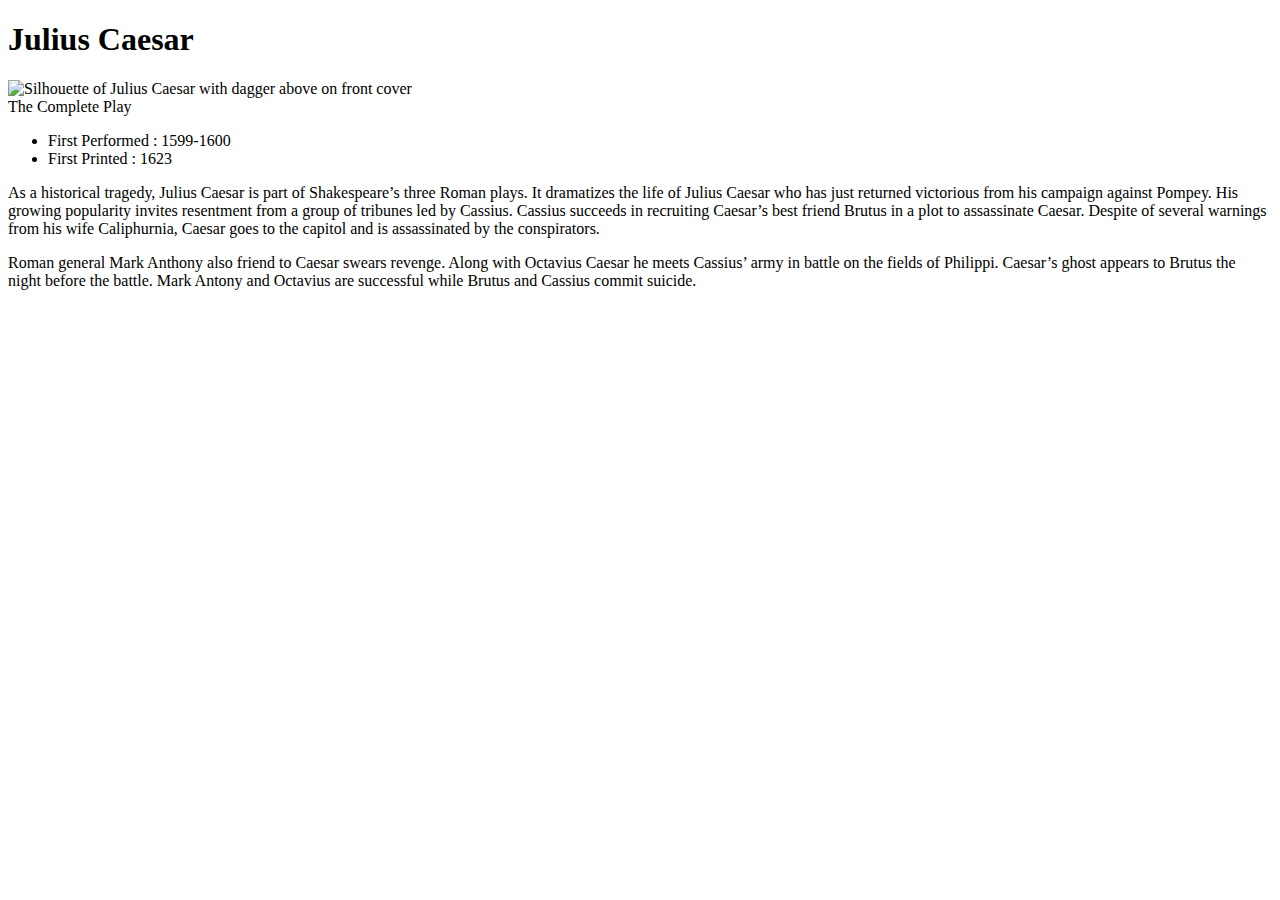
==== docs/index.html @ 0324ab58 "Update index.html" ====
<!DOCTYPE html>
<html lang="en">
<head>
  <meta charset="UTF-8">
  <meta name="viewport" content="width=device-width, initial-scale=1.0">
  <meta http-equiv="X-UA-Compatible" content="ie=edge">
  <link rel="stylesheet" href="styles/homepage.css">
  <title>Julius Caesar</title>
</head>
<body>
<h1 class="title">Julius Caesar</h1>
<div class="everything">

<section class="cover">

<img src="images/Julius_Caesar_cover_FINAL.jpg" alt="Silhouette of Julius Caesar with dagger above on front cover">
</section>

<section class="intro"
<h2>The Complete Play</h2>

<ul>
  <li>First Performed : 1599-1600</li>
  <li>First Printed : 1623</li>
</ul>

<p class="first">As a historical tragedy, Julius Caesar is part of Shakespeare’s three Roman plays. It dramatizes the life of Julius Caesar who has just returned victorious from his campaign against Pompey. His growing popularity invites resentment from a group of tribunes led by Cassius. Cassius succeeds in recruiting Caesar’s best friend Brutus in a plot to assassinate Caesar. Despite of several warnings from his wife Caliphurnia, Caesar goes to the capitol and is assassinated by the conspirators.</p>
<p>Roman general Mark Anthony also friend to Caesar swears revenge. Along with Octavius Caesar he meets Cassius’ army in battle on the fields of Philippi. Caesar’s ghost appears to Brutus the night before the battle. Mark Antony and Octavius are successful while Brutus and Cassius commit suicide.</p>
</section>



</div>
</body>
</html>
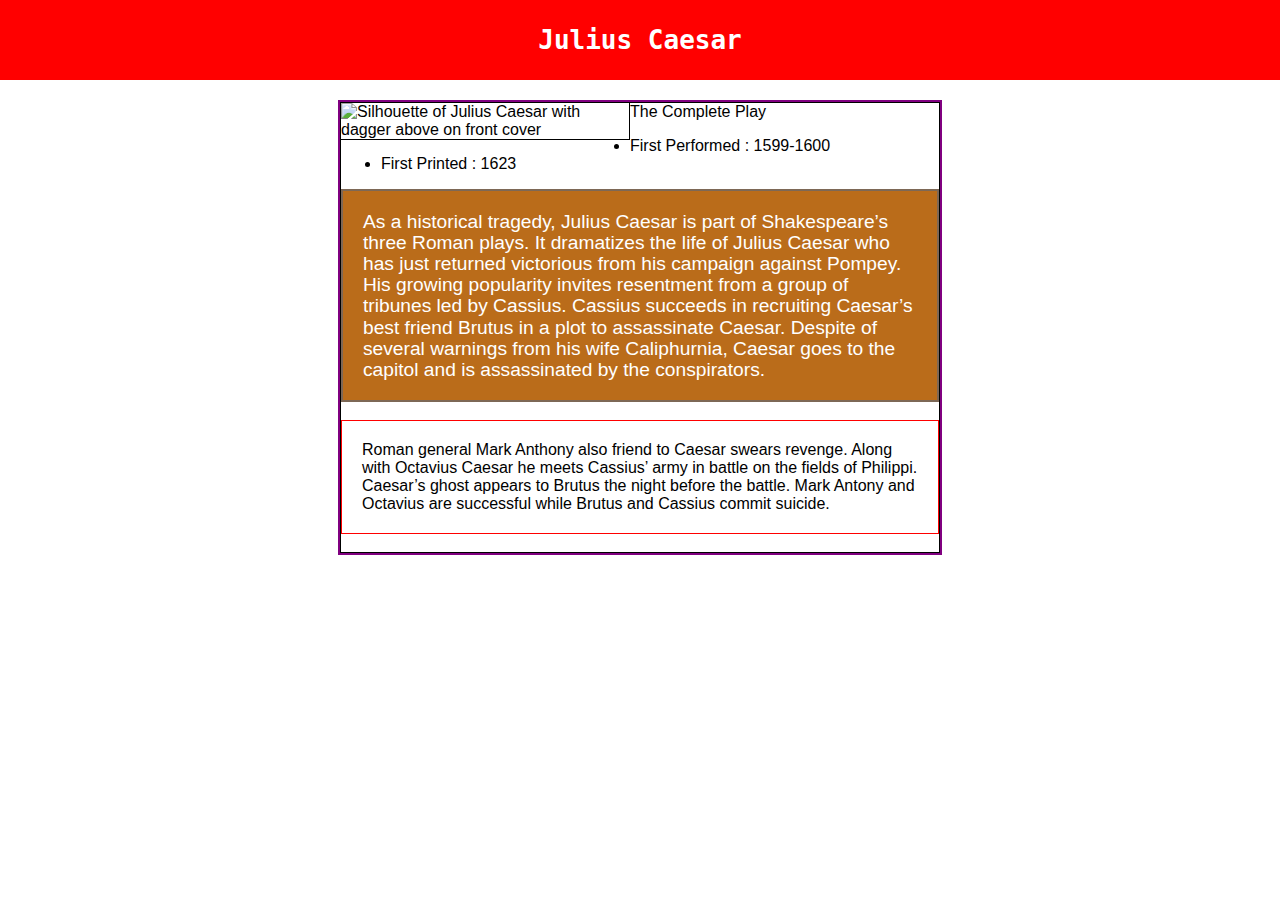
==== commit fd69bc61: "Update index.html" ====
--- a/docs/index.html
+++ b/docs/index.html
@@ -4,7 +4,7 @@
   <meta charset="UTF-8">
   <meta name="viewport" content="width=device-width, initial-scale=1.0">
   <meta http-equiv="X-UA-Compatible" content="ie=edge">
-  <link rel="stylesheet" href="styles/homepage.css">
+  <link rel="stylesheet" href="css/homepage.css">
   <title>Julius Caesar</title>
 </head>
 <body>
--- a/docs/css/homepage.css
+++ b/docs/css/homepage.css
@@ -0,0 +1,79 @@
+body {
+margin: 100px 0 0 0;
+font-family: helvetica, sans-serif;
+}
+
+h1, h2 {
+font-family: monospace;
+}
+
+h1.title {
+text-align: center;
+background-color: red;
+color: white;
+padding: 25px 0;
+margin-top: 0;
+position: fixed;
+top: 0;
+width: 100%;
+}
+
+h2 {
+color:green;
+}
+
+img {
+  width: 100%
+}
+
+p {
+  margin-top: 0;
+  margin-bottom: 18px;
+  border: 1px solid red;
+  padding: 20px;
+}
+
+.first {
+  background-color: rgb(186, 108, 26);
+  border: 2px solid rgb(125, 104, 86);
+  color: white;
+  font-size: 1.2em;
+  line-height: 1.1;
+}
+
+ul{
+}
+
+.everything {
+border: 2px solid purple;
+width: 60%;
+margin: 0 auto;
+max-width: 600px;
+}
+
+.cover {
+border: 1px solid black;
+float: left;
+width: 48%
+}
+
+.intro {
+width: 48%
+float: right;
+border: 1px solid black;
+}
+
+@media screen and (max-width: 800px) {
+
+.cover {
+float:none;
+width: auto;
+}
+
+.intro {
+  float: none;
+  width: auto;
+}
+
+
+}
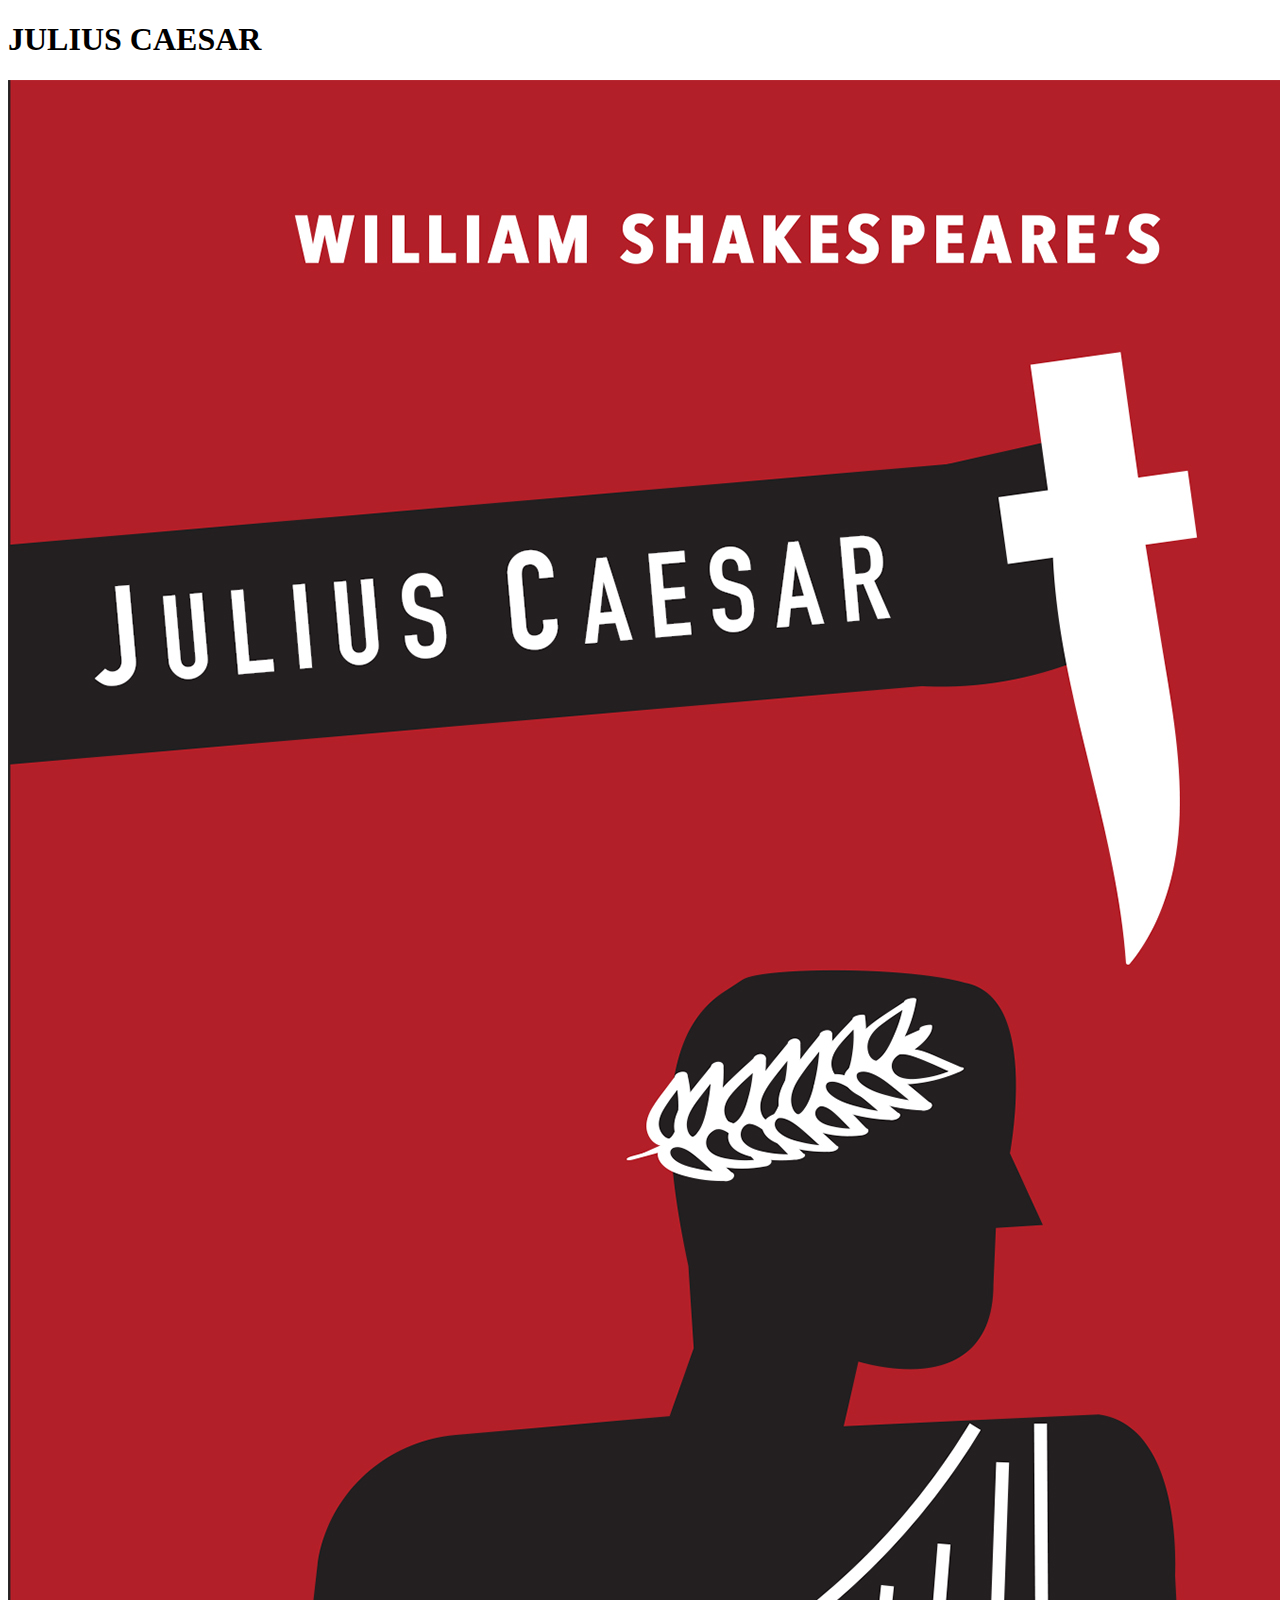
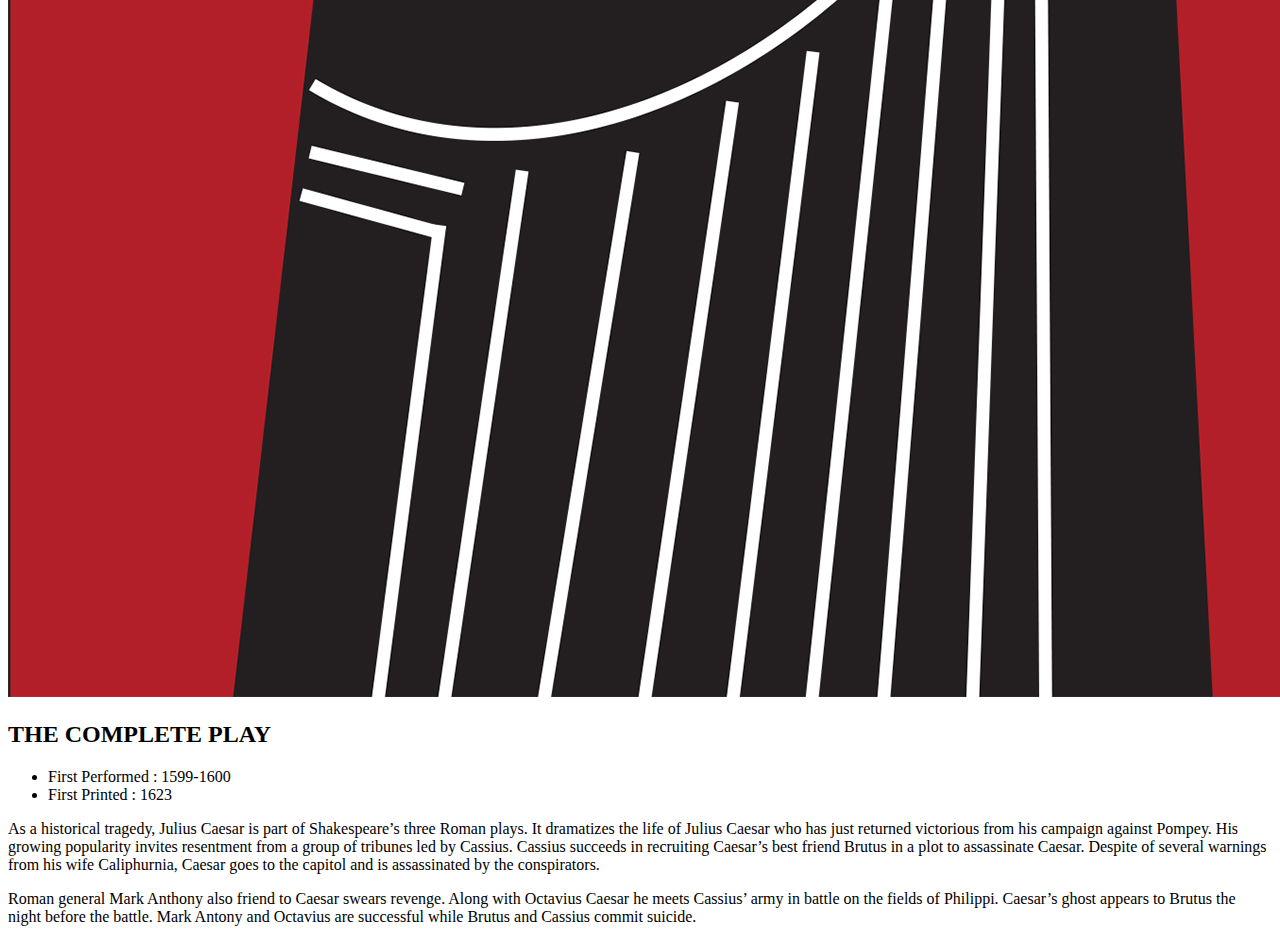
==== commit fa79f63a: "Update index.html" ====
--- a/docs/index.html
+++ b/docs/index.html
@@ -4,20 +4,21 @@
   <meta charset="UTF-8">
   <meta name="viewport" content="width=device-width, initial-scale=1.0">
   <meta http-equiv="X-UA-Compatible" content="ie=edge">
-  <link rel="stylesheet" href="css/homepage.css">
-  <title>Julius Caesar</title>
+  <link rel="stylesheet" href="styles/homepage.css">
+  <title>JULIUS CAESAR</title>
 </head>
 <body>
-<h1 class="title">Julius Caesar</h1>
+<h1 class="title">JULIUS CAESAR</h1>
 <div class="everything">
 
 <section class="cover">
 
-<img src="images/Julius_Caesar_cover_FINAL.jpg" alt="Silhouette of Julius Caesar with dagger above on front cover">
+<img src="images/Julius_Caesar_cover_ATOM.jpg" alt="Silhouette of Julius Caesar with dagger above on front cover">
 </section>
 
-<section class="intro"
-<h2>The Complete Play</h2>
+<section class="intro">
+
+<h2>THE COMPLETE PLAY</h2>
 
 <ul>
   <li>First Performed : 1599-1600</li>
@@ -25,8 +26,7 @@
 </ul>
 
 <p class="first">As a historical tragedy, Julius Caesar is part of Shakespeare’s three Roman plays. It dramatizes the life of Julius Caesar who has just returned victorious from his campaign against Pompey. His growing popularity invites resentment from a group of tribunes led by Cassius. Cassius succeeds in recruiting Caesar’s best friend Brutus in a plot to assassinate Caesar. Despite of several warnings from his wife Caliphurnia, Caesar goes to the capitol and is assassinated by the conspirators.</p>
-<p>Roman general Mark Anthony also friend to Caesar swears revenge. Along with Octavius Caesar he meets Cassius’ army in battle on the fields of Philippi. Caesar’s ghost appears to Brutus the night before the battle. Mark Antony and Octavius are successful while Brutus and Cassius commit suicide.</p>
-</section>
+<p class="second">Roman general Mark Anthony also friend to Caesar swears revenge. Along with Octavius Caesar he meets Cassius’ army in battle on the fields of Philippi. Caesar’s ghost appears to Brutus the night before the battle. Mark Antony and Octavius are successful while Brutus and Cassius commit suicide.</p> </section>
 
 
 
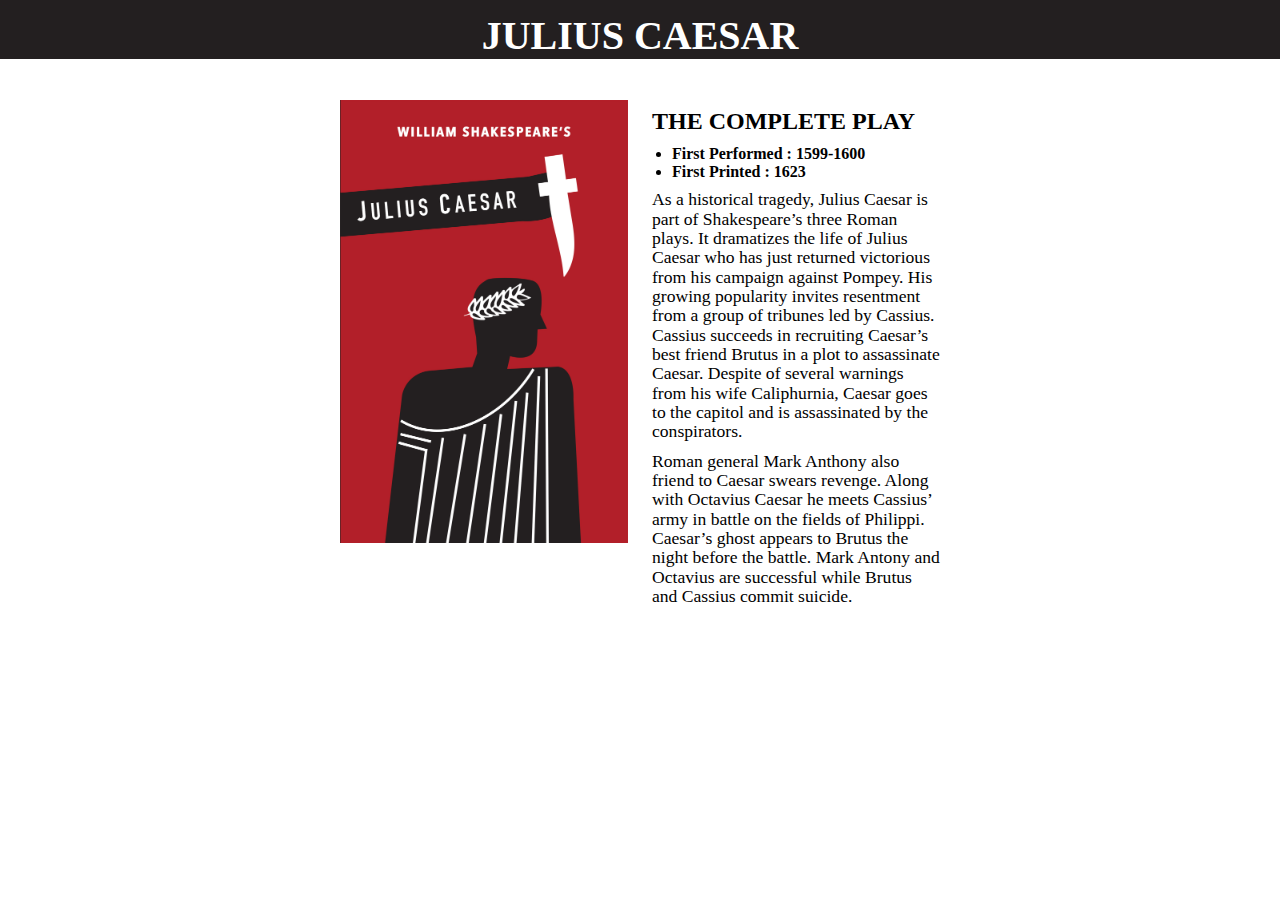
==== commit cecb3d35: "Update index.html" ====
--- a/docs/index.html
+++ b/docs/index.html
@@ -4,7 +4,7 @@
   <meta charset="UTF-8">
   <meta name="viewport" content="width=device-width, initial-scale=1.0">
   <meta http-equiv="X-UA-Compatible" content="ie=edge">
-  <link rel="stylesheet" href="styles/homepage.css">
+  <link rel="stylesheet" href="css/homepage.css">
   <title>JULIUS CAESAR</title>
 </head>
 <body>
--- a/docs/css/homepage.css
+++ b/docs/css/homepage.css
@@ -0,0 +1,91 @@
+body {
+margin: 100px 0 0 0;
+font-family: "gill sans";
+}
+
+h1, h2 {
+font-family: "DIN condensed";
+}
+
+h1.title {
+text-align: center;
+background-color: #231f20;
+color: white;
+font-size: 40px;
+padding-top: 12px;
+padding-bottom: 0px;
+margin-top: 0;
+margin-bottom: 0;
+position: fixed;
+top: 0;
+width: 100%;
+}
+
+h2 {
+text-align: left;
+color: black;
+margin: auto;
+margin-top: 8px;
+padding: 0;
+}
+
+img {
+  width: 100%
+}
+
+p {
+  margin-top: 10px;
+  margin-bottom: 10px;
+  padding: 0px;
+}
+
+.first {
+  color: black;
+  font-size: 1.1em;
+  line-height: 1.1;
+}
+
+.second {
+  color: black;
+  font-size: 1.1em;
+  line-height: 1.1;
+}
+
+ul{
+  font-size: 1.0em;
+  font-weight: 600;
+  line-height: 1.1;
+  margin-top: 10px;
+  margin-left: 20px;
+  margin-bottom: 10px;
+  padding: 0px;
+}
+
+.everything {
+width: 60%;
+margin: 0 auto;
+max-width: 600px;
+}
+
+.cover {
+float: left;
+width: 48%
+}
+
+.intro {
+width: 48%;
+float: right;
+}
+
+@media screen and (max-width: 800px) {
+
+.cover {
+  float: none;
+  width: auto;
+}
+
+.intro {
+  float: none;
+  width: auto;
+}
+}
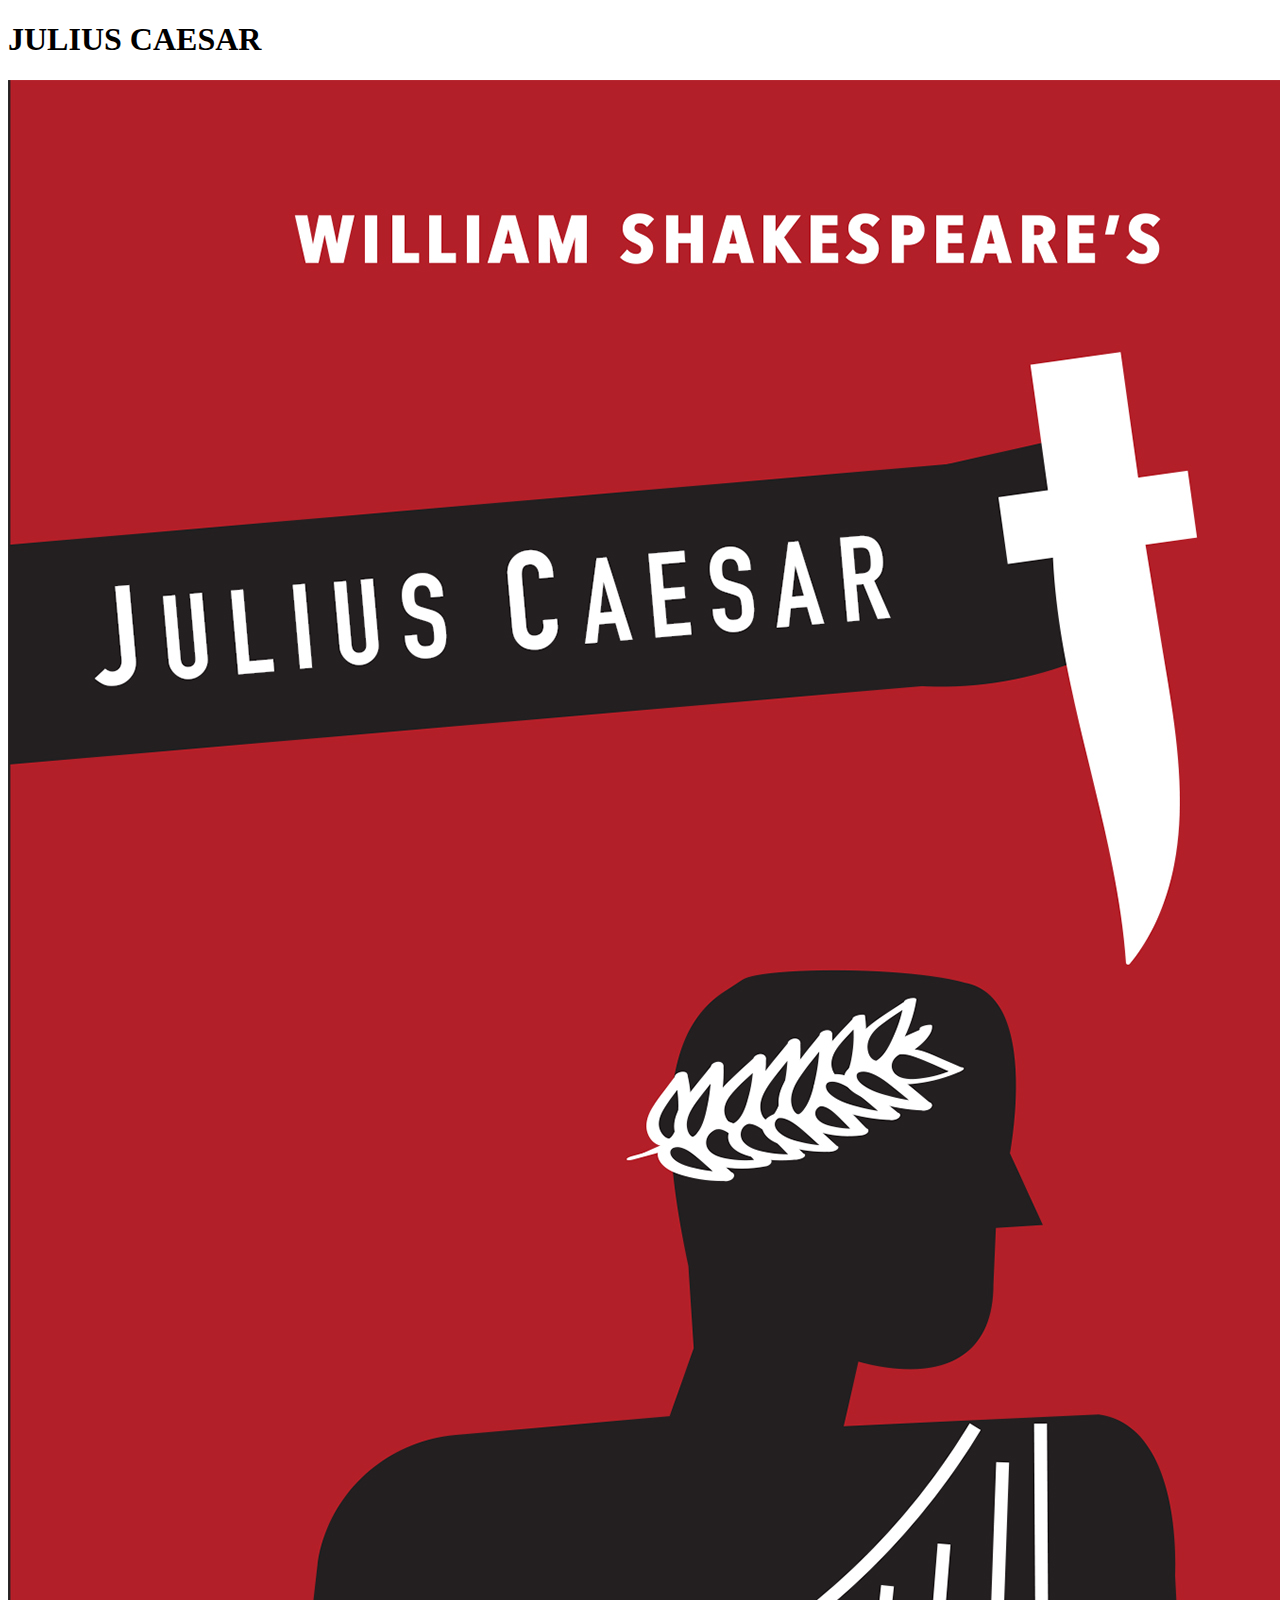
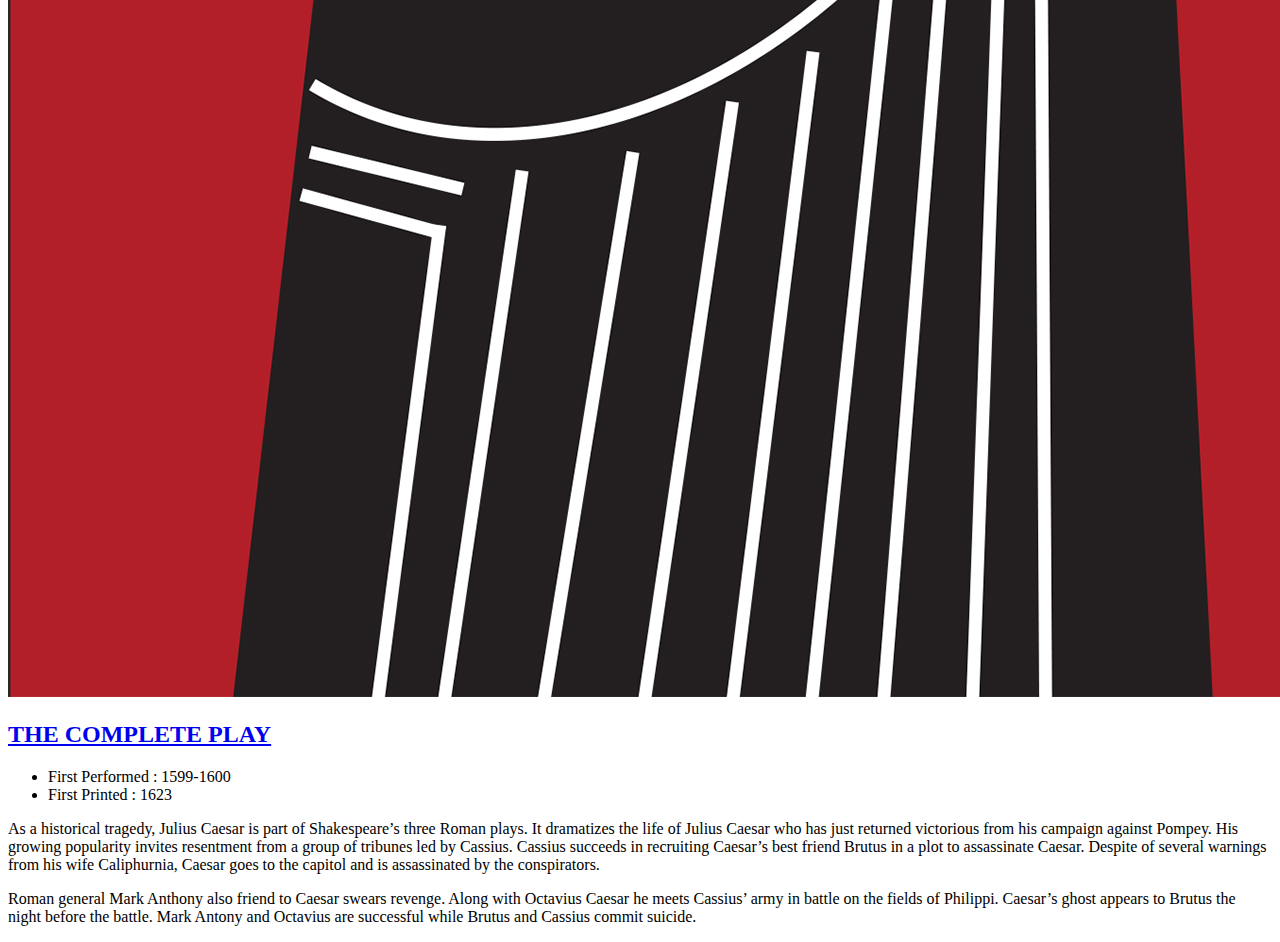
==== commit 6a51b21c: "Update index.html" ====
--- a/docs/index.html
+++ b/docs/index.html
@@ -4,21 +4,22 @@
   <meta charset="UTF-8">
   <meta name="viewport" content="width=device-width, initial-scale=1.0">
   <meta http-equiv="X-UA-Compatible" content="ie=edge">
-  <link rel="stylesheet" href="css/homepage.css">
+  <link rel="stylesheet" href="styles/homepage.css">
   <title>JULIUS CAESAR</title>
 </head>
 <body>
-<h1 class="title">JULIUS CAESAR</h1>
+  <h1 class="title">JULIUS CAESAR</h1>
+
 <div class="everything">
 
+<a href="Julius_Caesar_play.html">
 <section class="cover">
-
 <img src="images/Julius_Caesar_cover_ATOM.jpg" alt="Silhouette of Julius Caesar with dagger above on front cover">
+</a>
 </section>
 
 <section class="intro">
-
-<h2>THE COMPLETE PLAY</h2>
+<h2><a class="gotoplay" href="Julius_Caesar_play.html" title="read the whole play">THE COMPLETE PLAY</h2></a>
 
 <ul>
   <li>First Performed : 1599-1600</li>
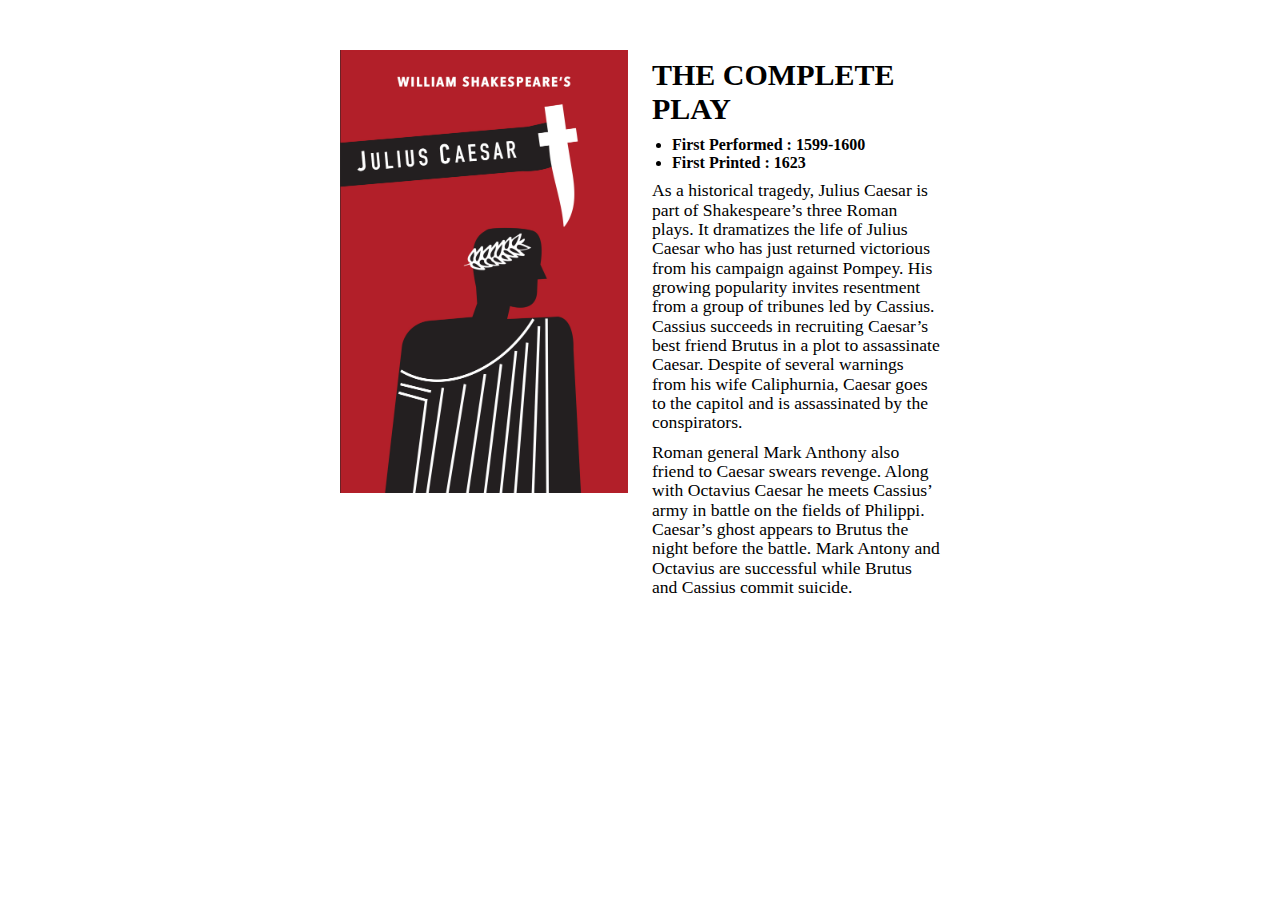
==== commit 3a849308: "Update index.html" ====
--- a/docs/index.html
+++ b/docs/index.html
@@ -4,7 +4,7 @@
   <meta charset="UTF-8">
   <meta name="viewport" content="width=device-width, initial-scale=1.0">
   <meta http-equiv="X-UA-Compatible" content="ie=edge">
-  <link rel="stylesheet" href="styles/homepage.css">
+  <link rel="stylesheet" href="css/homepage.css">
   <title>JULIUS CAESAR</title>
 </head>
 <body>
--- a/docs/css/homepage.css
+++ b/docs/css/homepage.css
@@ -0,0 +1,87 @@
+body {
+  margin: 50px 0 0 0;
+  font-family: "gill sans", "tahoma", "sans-serif";
+}
+
+h1, h2 {
+  font-family: "DIN condensed", "tahoma", "sans-serif";
+}
+
+.title {
+  display: none;
+}
+
+h2 {
+  font-size: 30px;
+  text-align: left;
+  color: black;
+  margin: auto;
+  margin-top: 8px;
+  padding: 0px;
+}
+
+a.gotoplay {
+  color: black;
+  text-decoration: none;
+}
+
+img {
+  width: 100%
+}
+
+p {
+  margin-top: 10px;
+  margin-bottom: 10px;
+  padding: 0px;
+}
+
+.first {
+  color: black;
+  font-size: 1.1em;
+  line-height: 1.1;
+}
+
+.second {
+  color: black;
+  font-size: 1.1em;
+  line-height: 1.1;
+}
+
+ul{
+  font-size: 1.0em;
+  font-weight: 600;
+  line-height: 1.1;
+  margin-top: 10px;
+  margin-left: 20px;
+  margin-bottom: 10px;
+  padding: 0px;
+}
+
+.everything {
+  width: 60%;
+  margin: 0 auto;
+  max-width: 600px;
+}
+
+.cover {
+  float: left;
+  width: 48%
+}
+
+.intro {
+  width: 48%;
+  float: right;
+}
+
+@media screen and (max-width: 800px) {
+
+.cover {
+  float: none;
+  width: auto;
+}
+
+.intro {
+  float: none;
+  width: auto;
+}
+}
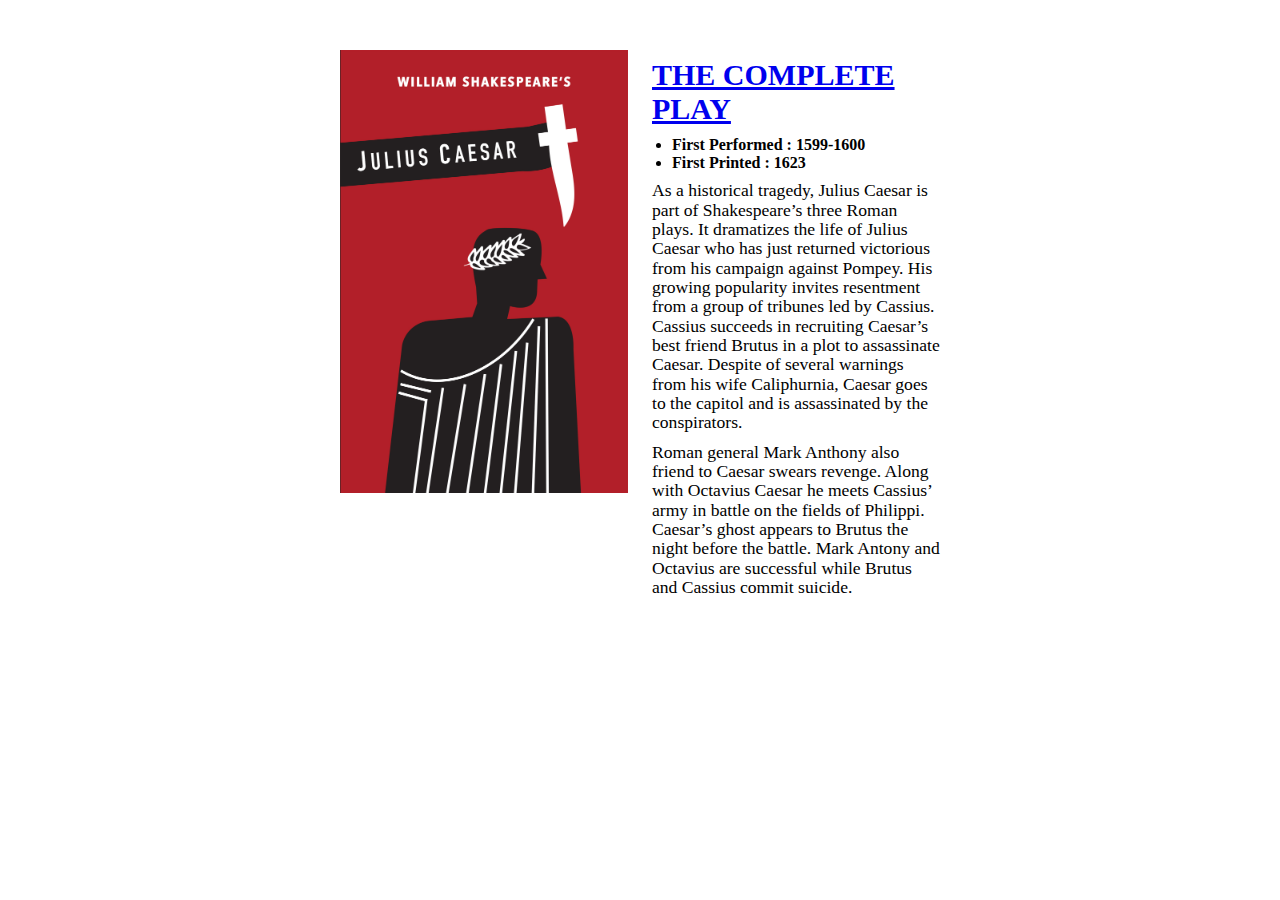
==== commit 0919839b: "Add files via upload" ====
--- a/docs/index.html
+++ b/docs/index.html
@@ -12,14 +12,14 @@
 
 <div class="everything">
 
+<section class="cover">
 <a href="Julius_Caesar_play.html">
-<section class="cover">
 <img src="images/Julius_Caesar_cover_ATOM.jpg" alt="Silhouette of Julius Caesar with dagger above on front cover">
 </a>
 </section>
 
 <section class="intro">
-<h2><a class="gotoplay" href="Julius_Caesar_play.html" title="read the whole play">THE COMPLETE PLAY</h2></a>
+<h2 class="gotoplay"><a href="Julius_Caesar_play.html">THE COMPLETE PLAY</a></h2>
 
 <ul>
   <li>First Performed : 1599-1600</li>
